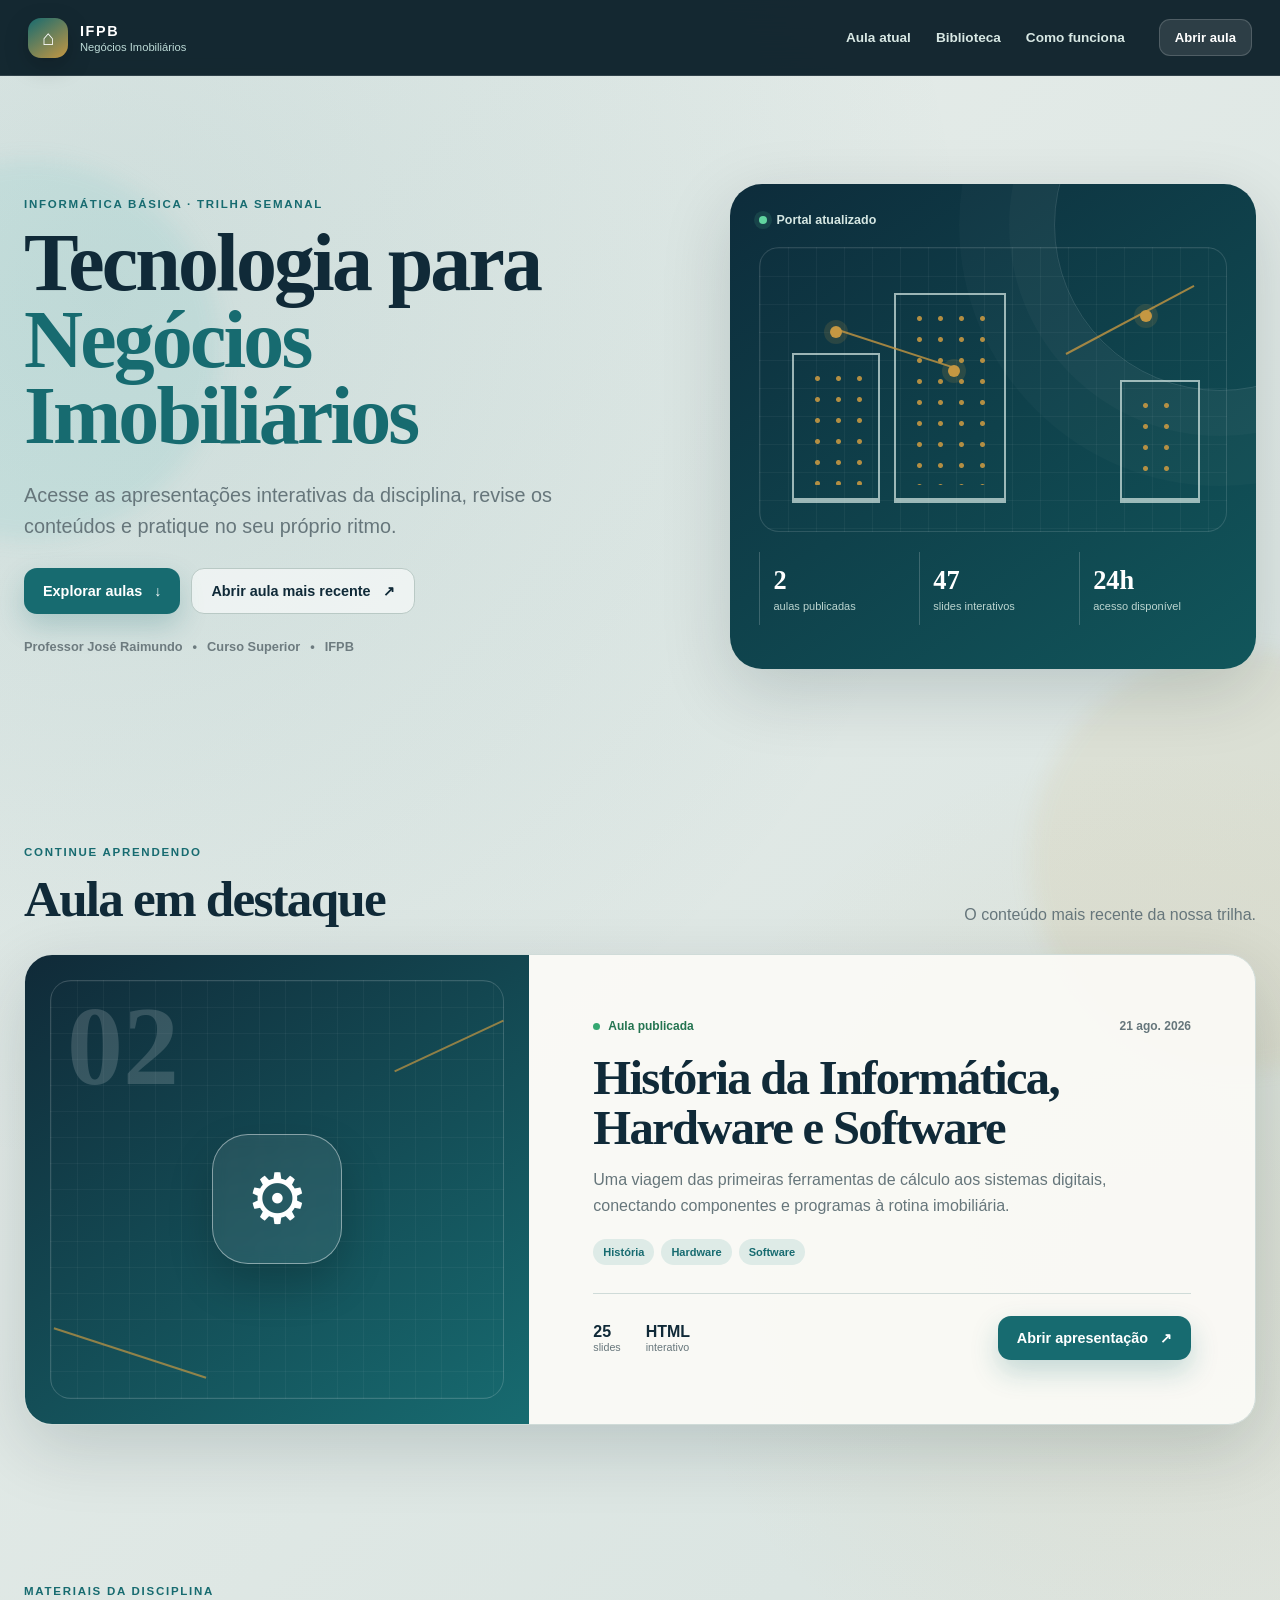
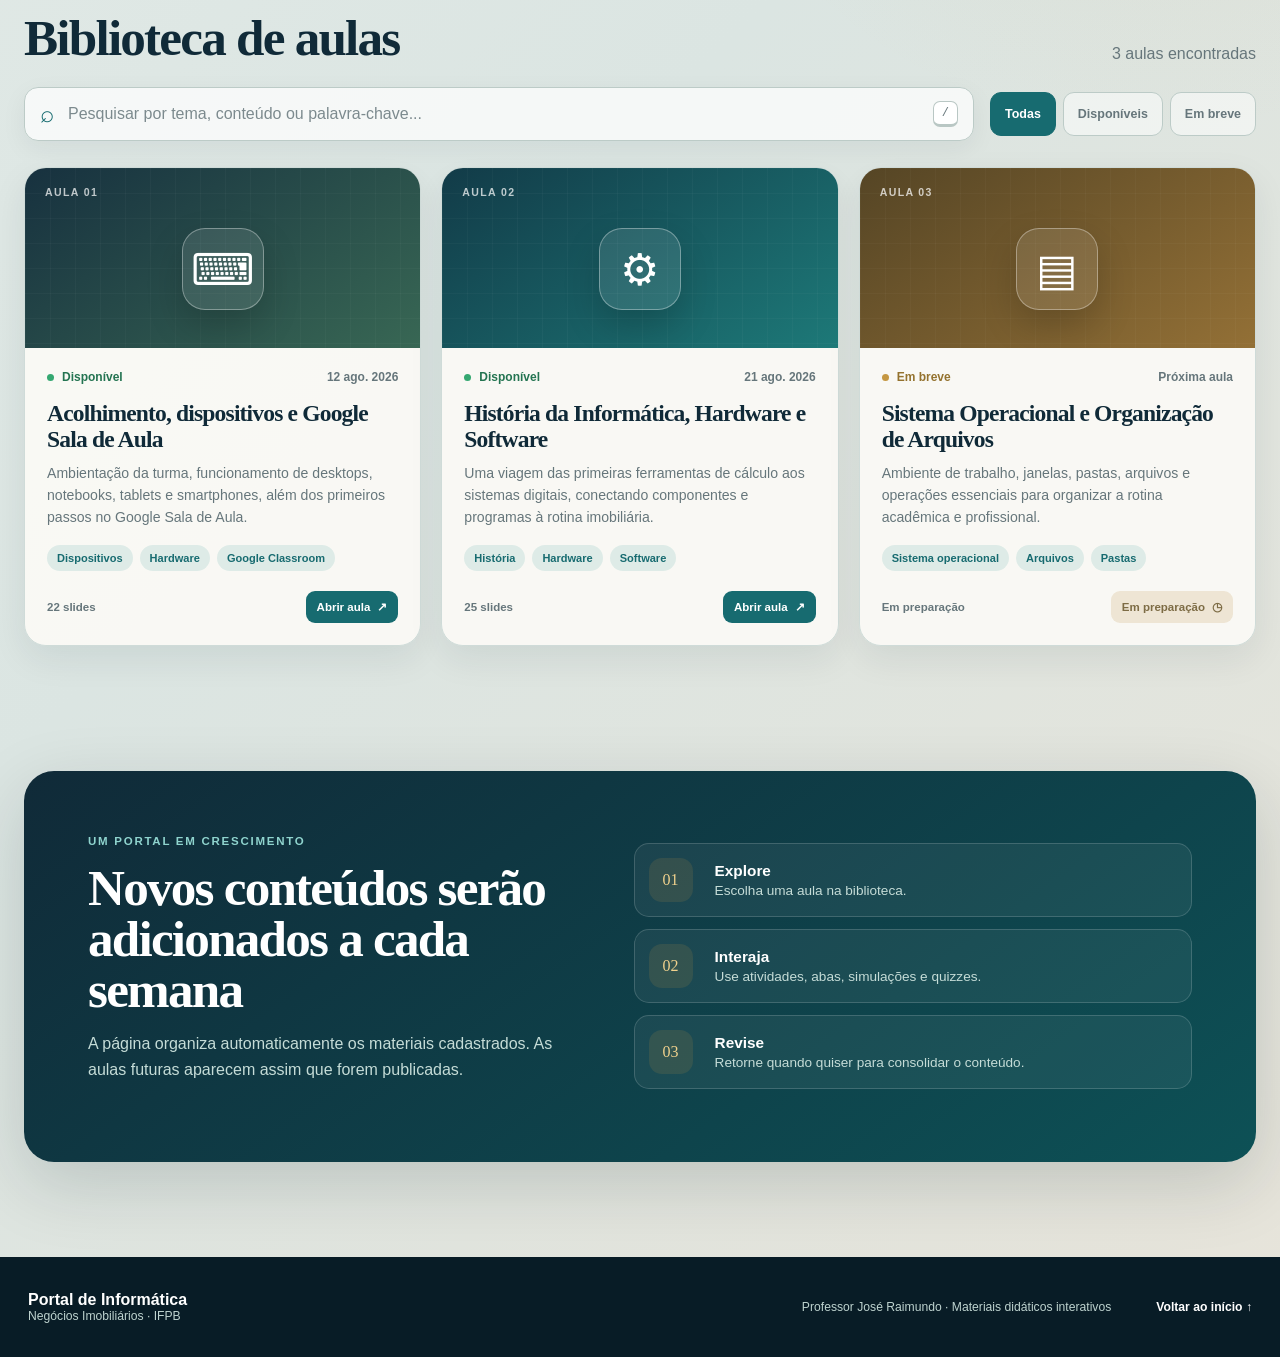
==== index.html @ 3a7cd055 "upload-inicial" ====
<!DOCTYPE html>
<html lang="pt-BR">
<head>
  <meta charset="UTF-8">
  <meta name="viewport" content="width=device-width, initial-scale=1.0">
  <meta name="description" content="Portal de aulas interativas de Informática Básica para o curso superior de Negócios Imobiliários do IFPB.">
  <meta name="theme-color" content="#102a38">
  <title>Portal de Informática — Negócios Imobiliários</title>
  <link rel="icon" href="./assets/favicon.svg" type="image/svg+xml">
  <link rel="stylesheet" href="./assets/styles.css">
</head>
<body>
  <a class="skip-link" href="#biblioteca">Ir para as aulas</a>
  <div class="page-glow glow-one" aria-hidden="true"></div>
  <div class="page-glow glow-two" aria-hidden="true"></div>

  <header class="site-header">
    <a class="brand" href="#inicio" aria-label="Voltar ao início">
      <span class="brand-mark" aria-hidden="true">⌂</span>
      <span><strong>IFPB</strong><small>Negócios Imobiliários</small></span>
    </a>
    <nav class="main-nav" aria-label="Navegação principal">
      <a href="#aula-atual">Aula atual</a>
      <a href="#biblioteca">Biblioteca</a>
      <a href="#como-atualizar">Como funciona</a>
    </nav>
    <a class="header-cta" id="headerLatest" href="#aula-atual">Abrir aula</a>
  </header>

  <main>
    <section class="hero" id="inicio">
      <div class="hero-copy">
        <p class="eyebrow">Informática básica · Trilha semanal</p>
        <h1>Tecnologia para<br><span>Negócios Imobiliários</span></h1>
        <p class="hero-text">Acesse as apresentações interativas da disciplina, revise os conteúdos e pratique no seu próprio ritmo.</p>
        <div class="hero-actions">
          <a class="button primary" href="#biblioteca">Explorar aulas <span aria-hidden="true">↓</span></a>
          <a class="button secondary" id="heroLatest" href="#aula-atual">Abrir aula mais recente <span aria-hidden="true">↗</span></a>
        </div>
        <div class="hero-meta"><span>Professor José Raimundo</span><span>•</span><span>Curso Superior</span><span>•</span><span>IFPB</span></div>
      </div>

      <div class="hero-panel" aria-label="Resumo do portal">
        <div class="panel-label"><span class="live-dot"></span> Portal atualizado</div>
        <div class="blueprint" aria-hidden="true">
          <span class="building b1"></span><span class="building b2"></span><span class="building b3"></span>
          <span class="route r1"></span><span class="route r2"></span>
          <span class="node n1"></span><span class="node n2"></span><span class="node n3"></span>
        </div>
        <div class="panel-stats">
          <div><strong id="publishedCount">2</strong><span>aulas publicadas</span></div>
          <div><strong id="slideCount">47</strong><span>slides interativos</span></div>
          <div><strong>24h</strong><span>acesso disponível</span></div>
        </div>
      </div>
    </section>

    <section class="latest-section" id="aula-atual">
      <div class="section-heading">
        <div><p class="eyebrow">Continue aprendendo</p><h2>Aula em destaque</h2></div>
        <p>O conteúdo mais recente da nossa trilha.</p>
      </div>
      <div id="featuredLesson" class="featured-card" aria-live="polite"></div>
    </section>

    <section class="library-section" id="biblioteca">
      <div class="section-heading library-heading">
        <div><p class="eyebrow">Materiais da disciplina</p><h2>Biblioteca de aulas</h2></div>
        <p id="resultSummary">2 aulas disponíveis</p>
      </div>

      <div class="toolbar" role="search">
        <label class="search-box" for="lessonSearch">
          <span aria-hidden="true">⌕</span>
          <input id="lessonSearch" type="search" placeholder="Pesquisar por tema, conteúdo ou palavra-chave..." autocomplete="off">
          <kbd>/</kbd>
        </label>
        <div class="filters" aria-label="Filtrar aulas">
          <button class="filter active" data-filter="todas" aria-pressed="true">Todas</button>
          <button class="filter" data-filter="disponivel" aria-pressed="false">Disponíveis</button>
          <button class="filter" data-filter="em-breve" aria-pressed="false">Em breve</button>
        </div>
      </div>

      <div class="lesson-grid" id="lessonGrid" aria-live="polite"></div>
      <div class="empty-state" id="emptyState" hidden>
        <span aria-hidden="true">⌕</span><h3>Nenhuma aula encontrada</h3><p>Tente outra palavra ou altere o filtro selecionado.</p>
      </div>
    </section>

    <section class="update-section" id="como-atualizar">
      <div class="update-copy">
        <p class="eyebrow">Um portal em crescimento</p>
        <h2>Novos conteúdos serão adicionados a cada semana</h2>
        <p>A página organiza automaticamente os materiais cadastrados. As aulas futuras aparecem assim que forem publicadas.</p>
      </div>
      <div class="update-steps">
        <div><span>01</span><p><strong>Explore</strong>Escolha uma aula na biblioteca.</p></div>
        <div><span>02</span><p><strong>Interaja</strong>Use atividades, abas, simulações e quizzes.</p></div>
        <div><span>03</span><p><strong>Revise</strong>Retorne quando quiser para consolidar o conteúdo.</p></div>
      </div>
    </section>
  </main>

  <footer class="site-footer">
    <div><strong>Portal de Informática</strong><span>Negócios Imobiliários · IFPB</span></div>
    <p>Professor José Raimundo · Materiais didáticos interativos</p>
    <a href="#inicio">Voltar ao início ↑</a>
  </footer>

  <script src="./dados/aulas.js"></script>
  <script src="./assets/portal.js"></script>
</body>
</html>
---- assets/styles.css ----
:root {
  --navy: #102a38;
  --navy-deep: #081c26;
  --petrol: #176b70;
  --petrol-light: #46b5b6;
  --green: #315f4f;
  --gold: #c59742;
  --cream: #f4f1e9;
  --paper: #fbfaf6;
  --ink: #17252c;
  --muted: #66767b;
  --line: #cfdbd8;
  --shadow: 0 22px 70px rgba(7, 30, 40, 0.16);
}

* { box-sizing: border-box; }
html { scroll-behavior: smooth; }
body {
  margin: 0;
  min-height: 100vh;
  overflow-x: hidden;
  color: var(--ink);
  background:
    radial-gradient(circle at 8% 10%, rgba(23, 107, 112, 0.12), transparent 30%),
    radial-gradient(circle at 90% 42%, rgba(197, 151, 66, 0.1), transparent 24%),
    linear-gradient(135deg, #e8eeeb, #dbe5e2 56%, #e7e4da);
  font-family: Inter, "Segoe UI", Arial, sans-serif;
}

a { color: inherit; }
button, input { font: inherit; }
.skip-link { position: fixed; left: 14px; top: -80px; z-index: 1000; padding: 12px 18px; color: var(--navy); background: white; border-radius: 10px; }
.skip-link:focus { top: 14px; }
.page-glow { position: fixed; z-index: -1; border-radius: 999px; filter: blur(10px); pointer-events: none; }
.glow-one { width: 380px; height: 380px; left: -160px; top: 160px; background: rgba(70, 181, 182, 0.1); }
.glow-two { width: 420px; height: 420px; right: -170px; top: 650px; background: rgba(197, 151, 66, 0.09); }

.site-header {
  position: sticky;
  z-index: 50;
  top: 0;
  min-height: 76px;
  display: flex;
  align-items: center;
  gap: 34px;
  padding: 0 max(28px, calc((100vw - 1240px) / 2));
  color: white;
  background: rgba(8, 28, 38, 0.94);
  border-bottom: 1px solid rgba(255, 255, 255, 0.12);
  backdrop-filter: blur(16px);
}
.brand { display: flex; align-items: center; gap: 12px; margin-right: auto; text-decoration: none; }
.brand-mark { width: 40px; height: 40px; display: grid; place-items: center; border-radius: 13px; background: linear-gradient(145deg, var(--petrol), var(--gold)); font-size: 21px; box-shadow: 0 8px 24px rgba(0, 0, 0, 0.22); }
.brand strong, .brand small { display: block; }
.brand strong { letter-spacing: 0.11em; font-size: 0.9rem; }
.brand small { margin-top: 2px; color: #bddbd7; font-size: 0.7rem; }
.main-nav { display: flex; gap: 25px; }
.main-nav a { color: #d8e8e4; text-decoration: none; font-size: 0.85rem; font-weight: 750; }
.main-nav a:hover { color: white; }
.header-cta { padding: 10px 15px; text-decoration: none; border-radius: 11px; background: rgba(255, 255, 255, 0.1); border: 1px solid rgba(255, 255, 255, 0.17); font-weight: 800; font-size: 0.82rem; }
.header-cta:hover { background: var(--petrol); }

main { width: min(1240px, calc(100% - 48px)); margin: 0 auto; }
.hero { min-height: 690px; display: grid; grid-template-columns: 1.08fr 0.92fr; gap: clamp(45px, 7vw, 100px); align-items: center; padding: 88px 0 78px; }
.eyebrow { margin: 0 0 15px; color: var(--petrol); text-transform: uppercase; letter-spacing: 0.15em; font-size: 0.72rem; font-weight: 900; }
.hero h1, h2, h3 { font-family: Georgia, "Times New Roman", serif; letter-spacing: -0.035em; }
.hero h1 { margin: 0; color: var(--navy); font-size: clamp(3.5rem, 6.4vw, 6.45rem); line-height: 0.93; }
.hero h1 span { color: var(--petrol); }
.hero-text { max-width: 680px; margin: 26px 0; color: var(--muted); font-size: clamp(1.08rem, 1.55vw, 1.42rem); line-height: 1.55; }
.hero-actions { display: flex; flex-wrap: wrap; gap: 11px; }
.button { display: inline-flex; align-items: center; justify-content: center; gap: 12px; padding: 14px 19px; border-radius: 13px; text-decoration: none; font-weight: 850; font-size: 0.9rem; transition: transform 0.18s, box-shadow 0.18s, background 0.18s; }
.button:hover { transform: translateY(-2px); }
.button.primary { color: white; background: var(--petrol); box-shadow: 0 12px 28px rgba(23, 107, 112, 0.23); }
.button.primary:hover { background: #0f585d; }
.button.secondary { color: var(--navy); border: 1px solid #b9c9c5; background: rgba(255, 255, 255, 0.58); }
.hero-meta { display: flex; flex-wrap: wrap; gap: 10px; margin-top: 25px; color: #6d7b7f; font-size: 0.8rem; font-weight: 700; }

.hero-panel { position: relative; min-height: 485px; padding: 29px; overflow: hidden; color: white; border-radius: 32px; background: linear-gradient(145deg, #0d2c3b, #11565b); box-shadow: var(--shadow); }
.hero-panel::before { content: ""; position: absolute; width: 330px; height: 330px; right: -130px; top: -125px; border: 1px solid rgba(255,255,255,.13); border-radius: 50%; box-shadow: 0 0 0 45px rgba(255,255,255,.025), 0 0 0 95px rgba(255,255,255,.02); }
.panel-label { position: relative; z-index: 2; display: flex; align-items: center; gap: 9px; color: #d5e7e3; font-size: 0.78rem; font-weight: 800; }
.live-dot { width: 8px; height: 8px; border-radius: 50%; background: #61d49f; box-shadow: 0 0 0 5px rgba(97,212,159,.12); }
.blueprint { position: relative; height: 285px; margin: 20px 0; overflow: hidden; border: 1px solid rgba(255,255,255,.13); border-radius: 20px; background-image: linear-gradient(rgba(255,255,255,.045) 1px, transparent 1px), linear-gradient(90deg, rgba(255,255,255,.045) 1px, transparent 1px); background-size: 28px 28px; }
.building { position: absolute; bottom: 28px; border: 2px solid rgba(211, 231, 226, 0.72); border-bottom-width: 5px; }
.building::before { content: ""; position: absolute; inset: 13px; background-image: radial-gradient(circle, rgba(197,151,66,.9) 0 2px, transparent 3px); background-size: 21px 21px; }
.b1 { left: 32px; width: 88px; height: 150px; }.b2 { left: 134px; width: 112px; height: 210px; }.b3 { right: 26px; width: 80px; height: 123px; }
.route { position: absolute; height: 2px; background: var(--gold); transform-origin: left; opacity: .8; }.r1 { width: 125px; left: 75px; top: 80px; transform: rotate(18deg); }.r2 { width: 145px; right: 15px; top: 105px; transform: rotate(-28deg); }
.node { position: absolute; width: 12px; height: 12px; border-radius: 50%; background: var(--gold); box-shadow: 0 0 0 6px rgba(197,151,66,.15); }.n1 { left: 70px; top: 78px; }.n2 { left: 188px; top: 117px; }.n3 { right: 74px; top: 62px; }
.panel-stats { position: relative; z-index: 2; display: grid; grid-template-columns: repeat(3, 1fr); gap: 12px; }
.panel-stats div { padding: 13px; border-left: 1px solid rgba(255,255,255,.19); }
.panel-stats strong, .panel-stats span { display: block; }.panel-stats strong { color: white; font: 700 1.65rem Georgia, serif; }.panel-stats span { margin-top: 4px; color: #bcd5d0; font-size: .69rem; }

.latest-section, .library-section { padding: 80px 0; }
.section-heading { display: flex; align-items: flex-end; justify-content: space-between; gap: 30px; margin-bottom: 30px; }
.section-heading h2, .update-section h2 { margin: 0; color: var(--navy); font-size: clamp(2.2rem, 4vw, 4rem); line-height: 1; }
.section-heading > p { max-width: 430px; margin: 0; color: var(--muted); text-align: right; }
.featured-card { display: grid; grid-template-columns: .82fr 1.18fr; min-height: 420px; overflow: hidden; background: rgba(251,250,246,.94); border: 1px solid var(--line); border-radius: 28px; box-shadow: var(--shadow); }
.featured-visual { position: relative; min-height: 350px; overflow: hidden; background: linear-gradient(145deg, var(--navy), var(--petrol)); }
.featured-visual::before { content: ""; position: absolute; inset: 25px; border: 1px solid rgba(255,255,255,.17); border-radius: 21px; background-image: linear-gradient(rgba(255,255,255,.04) 1px, transparent 1px), linear-gradient(90deg, rgba(255,255,255,.04) 1px, transparent 1px); background-size: 26px 26px; }
.lesson-number { position: absolute; left: 42px; top: 35px; color: rgba(255,255,255,.16); font: 700 7rem Georgia, serif; line-height: 1; }
.featured-icon { position: absolute; left: 50%; top: 52%; transform: translate(-50%,-50%); width: 130px; height: 130px; display: grid; place-items: center; color: white; border: 1px solid rgba(255,255,255,.45); border-radius: 36px; background: rgba(255,255,255,.08); backdrop-filter: blur(6px); font-size: 70px; box-shadow: 0 20px 45px rgba(0,0,0,.2); }
.visual-line { position: absolute; height: 2px; background: var(--gold); opacity: .7; }.line-a { width: 120px; right: 20px; top: 90px; transform: rotate(-25deg); }.line-b { width: 160px; left: 25px; bottom: 70px; transform: rotate(18deg); }
.featured-content { display: flex; flex-direction: column; justify-content: center; padding: clamp(30px, 5vw, 65px); }
.card-topline { display: flex; align-items: center; justify-content: space-between; gap: 15px; color: var(--muted); font-size: .75rem; font-weight: 750; }
.status { display: inline-flex; align-items: center; gap: 8px; }.status i { width: 7px; height: 7px; border-radius: 50%; }.status.available { color: #247451; }.status.available i { background: #35a871; }.status.soon { color: #94722e; }.status.soon i { background: var(--gold); }
.featured-content h3 { margin: 20px 0 14px; color: var(--navy); font-size: clamp(2rem, 3.8vw, 3.7rem); line-height: 1.03; }
.featured-content > p { margin: 0; color: var(--muted); line-height: 1.62; }
.topic-list { display: flex; flex-wrap: wrap; gap: 7px; margin-top: 20px; }.topic-list span { padding: 7px 10px; color: var(--petrol); background: #deebe7; border-radius: 999px; font-size: .69rem; font-weight: 800; }
.featured-footer { display: flex; align-items: center; gap: 25px; margin-top: 28px; padding-top: 22px; border-top: 1px solid var(--line); }.featured-footer div strong, .featured-footer div span { display: block; }.featured-footer div strong { color: var(--navy); }.featured-footer div span { color: var(--muted); font-size: .67rem; }.featured-footer .button { margin-left: auto; }

.library-section { scroll-margin-top: 60px; }
.library-heading { margin-bottom: 24px; }
.toolbar { display: flex; align-items: center; gap: 16px; margin-bottom: 26px; }
.search-box { flex: 1; display: flex; align-items: center; gap: 12px; min-height: 54px; padding: 0 15px; border: 1px solid #bccbc7; border-radius: 14px; background: rgba(255,255,255,.72); box-shadow: 0 8px 26px rgba(15,42,56,.06); }
.search-box > span { color: var(--petrol); font-size: 1.5rem; }.search-box input { flex: 1; min-width: 0; border: 0; outline: 0; color: var(--ink); background: transparent; }.search-box input::placeholder { color: #7c8a8e; }.search-box kbd { padding: 4px 8px; border: 1px solid #b9c7c4; border-bottom-width: 3px; border-radius: 7px; color: var(--muted); background: white; font-size: .75rem; }
.filters { display: flex; gap: 7px; }.filter { min-height: 44px; padding: 0 14px; cursor: pointer; border: 1px solid #bccbc7; border-radius: 11px; color: var(--muted); background: rgba(255,255,255,.52); font-size: .78rem; font-weight: 800; }.filter:hover { border-color: var(--petrol); }.filter.active { color: white; border-color: var(--petrol); background: var(--petrol); }
.lesson-grid { display: grid; grid-template-columns: repeat(3, 1fr); gap: 20px; }
.lesson-card { display: flex; flex-direction: column; min-width: 0; overflow: hidden; border: 1px solid var(--line); border-radius: 22px; background: rgba(251,250,246,.93); box-shadow: 0 13px 35px rgba(15,42,56,.08); transition: transform .2s, box-shadow .2s; }.lesson-card:hover { transform: translateY(-5px); box-shadow: 0 22px 50px rgba(15,42,56,.14); }
.lesson-cover { position: relative; min-height: 180px; overflow: hidden; color: white; background: linear-gradient(145deg, var(--navy), var(--petrol)); }.lesson-history .lesson-cover { background: linear-gradient(145deg, #123b48, #1d7978); }.lesson-devices .lesson-cover { background: linear-gradient(145deg, #17313f, #386754); }.lesson-system .lesson-cover { background: linear-gradient(145deg, #554525, #937036); }
.cover-grid { position: absolute; inset: 0; opacity: .6; background-image: linear-gradient(rgba(255,255,255,.05) 1px, transparent 1px), linear-gradient(90deg, rgba(255,255,255,.05) 1px, transparent 1px); background-size: 25px 25px; }.cover-number { position: absolute; z-index: 2; top: 18px; left: 20px; color: rgba(255,255,255,.72); text-transform: uppercase; letter-spacing: .13em; font-size: .66rem; font-weight: 850; }.cover-icon { position: absolute; z-index: 2; left: 50%; top: 56%; transform: translate(-50%,-50%); width: 82px; height: 82px; display: grid; place-items: center; color: white; border-radius: 23px; background: rgba(255,255,255,.1); border: 1px solid rgba(255,255,255,.35); font-size: 44px; box-shadow: 0 16px 36px rgba(0,0,0,.18); }
.lesson-body { display: flex; flex: 1; flex-direction: column; padding: 22px; }.lesson-body h3 { margin: 17px 0 10px; color: var(--navy); font-size: 1.47rem; line-height: 1.1; }.lesson-body > p { margin: 0; color: var(--muted); font-size: .88rem; line-height: 1.55; }.lesson-body .topic-list { margin-top: 16px; }
.lesson-footer { display: flex; align-items: center; justify-content: space-between; gap: 12px; margin-top: auto; padding-top: 20px; color: var(--muted); font-size: .72rem; font-weight: 750; }.card-action { display: inline-flex; align-items: center; gap: 7px; padding: 9px 11px; color: white; border-radius: 9px; background: var(--petrol); text-decoration: none; }.card-action:hover { background: #0f555a; }.card-action.disabled { color: #7d6c45; background: #eee5d4; cursor: default; }
.empty-state { padding: 75px 20px; text-align: center; border: 1px dashed #aebfbb; border-radius: 22px; background: rgba(255,255,255,.38); }.empty-state > span { color: var(--petrol); font-size: 3rem; }.empty-state h3 { margin: 12px 0 7px; color: var(--navy); font-size: 1.6rem; }.empty-state p { margin: 0; color: var(--muted); }

.update-section { display: grid; grid-template-columns: 1fr 1.15fr; gap: 60px; align-items: center; margin: 45px 0 95px; padding: clamp(35px, 5vw, 65px); color: white; background: linear-gradient(145deg, var(--navy), #0d5156); border-radius: 30px; box-shadow: var(--shadow); }
.update-section .eyebrow { color: #8fd4ce; }.update-section h2 { color: white; }.update-copy > p:last-child { color: #c5dcd7; line-height: 1.6; }
.update-steps { display: grid; gap: 12px; }.update-steps > div { display: grid; grid-template-columns: 52px 1fr; gap: 14px; align-items: center; padding: 14px; border: 1px solid rgba(255,255,255,.16); border-radius: 15px; background: rgba(255,255,255,.055); }.update-steps > div > span { width: 44px; height: 44px; display: grid; place-items: center; color: #f0d18d; border-radius: 13px; background: rgba(197,151,66,.14); font-family: Georgia, serif; }.update-steps p { margin: 0; color: #c5dcd7; font-size: .85rem; }.update-steps strong { display: block; margin-bottom: 3px; color: white; font-size: .96rem; }
.site-footer { display: grid; grid-template-columns: 1fr auto auto; align-items: center; gap: 45px; padding: 34px max(28px, calc((100vw - 1240px) / 2)); color: #bed3cf; background: var(--navy-deep); }.site-footer strong, .site-footer span { display: block; }.site-footer strong { color: white; }.site-footer span, .site-footer p, .site-footer a { font-size: .76rem; }.site-footer p { margin: 0; }.site-footer a { color: white; text-decoration: none; font-weight: 800; }

@media (max-width: 980px) {
  .main-nav { display: none; }
  .hero { grid-template-columns: 1fr; padding-top: 70px; }
  .hero-panel { min-height: 430px; }
  .featured-card { grid-template-columns: 1fr; }
  .featured-visual { min-height: 310px; }
  .lesson-grid { grid-template-columns: 1fr 1fr; }
  .update-section { grid-template-columns: 1fr; }
  .site-footer { grid-template-columns: 1fr 1fr; }.site-footer p { display: none; }
}

@media (max-width: 680px) {
  .site-header { min-height: 66px; padding: 0 16px; }.brand small { max-width: 150px; white-space: nowrap; overflow: hidden; text-overflow: ellipsis; }.header-cta { display: none; }
  main { width: min(100% - 28px, 1240px); }
  .hero { min-height: auto; gap: 45px; padding: 55px 0 60px; }.hero h1 { font-size: clamp(3rem, 15vw, 4.7rem); }.hero-text { font-size: 1rem; }.hero-actions { align-items: stretch; flex-direction: column; }.button { width: 100%; }.hero-meta span:nth-child(2), .hero-meta span:nth-child(4) { display: none; }
  .hero-panel { min-height: 385px; padding: 20px; }.blueprint { height: 235px; }.panel-stats { gap: 4px; }.panel-stats div { padding: 8px; }.panel-stats strong { font-size: 1.3rem; }.panel-stats span { font-size: .58rem; }
  .latest-section, .library-section { padding: 58px 0; }.section-heading { align-items: flex-start; flex-direction: column; gap: 12px; }.section-heading > p { text-align: left; }.featured-content { padding: 26px 21px; }.featured-footer { align-items: flex-start; flex-wrap: wrap; }.featured-footer .button { width: 100%; margin: 0; }
  .toolbar { align-items: stretch; flex-direction: column; }.filters { display: grid; grid-template-columns: repeat(3, 1fr); }.filter { padding: 0 7px; font-size: .7rem; }
  .lesson-grid { grid-template-columns: 1fr; }.lesson-cover { min-height: 165px; }
  .update-section { gap: 28px; margin-bottom: 55px; padding: 28px 20px; }.update-section h2 { font-size: 2.3rem; }
  .site-footer { grid-template-columns: 1fr; gap: 18px; padding: 28px 20px; }
}

@media (prefers-reduced-motion: reduce) {
  html { scroll-behavior: auto; }
  *, *::before, *::after { animation: none !important; transition: none !important; }
}
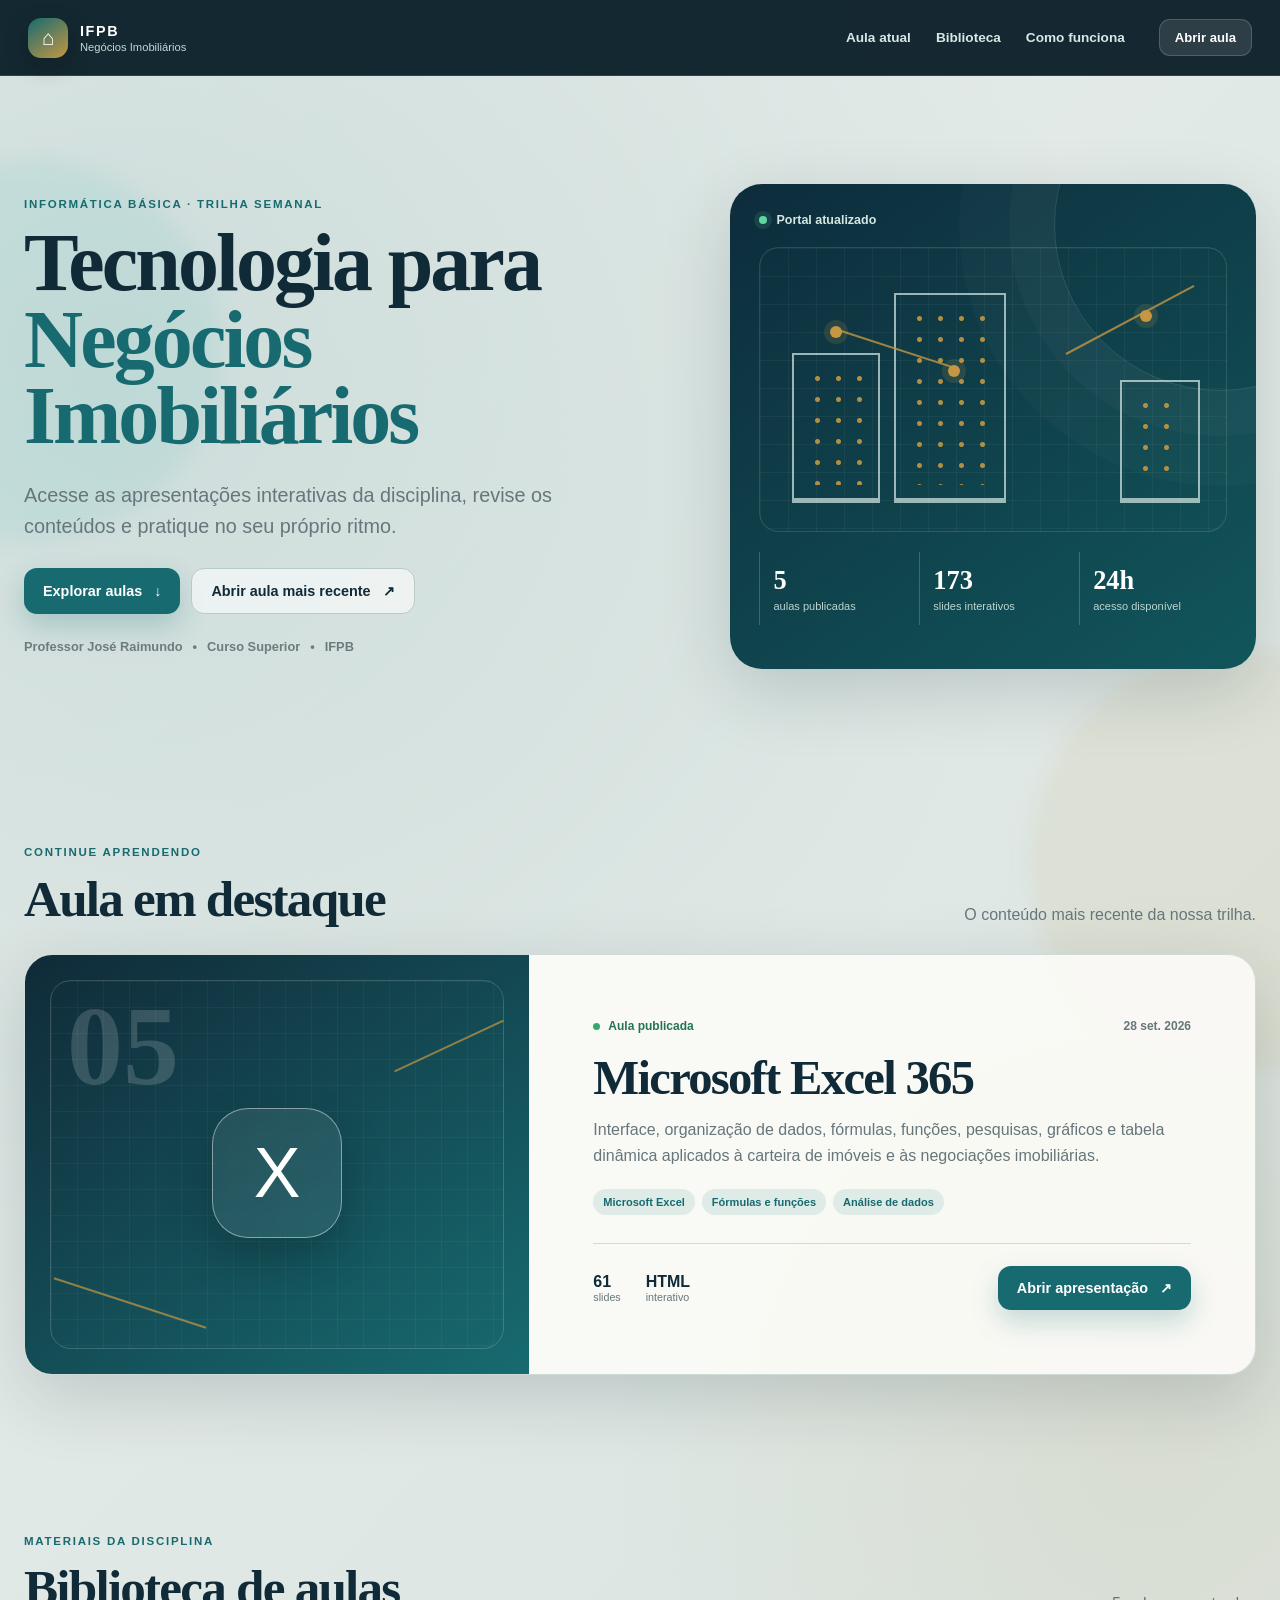
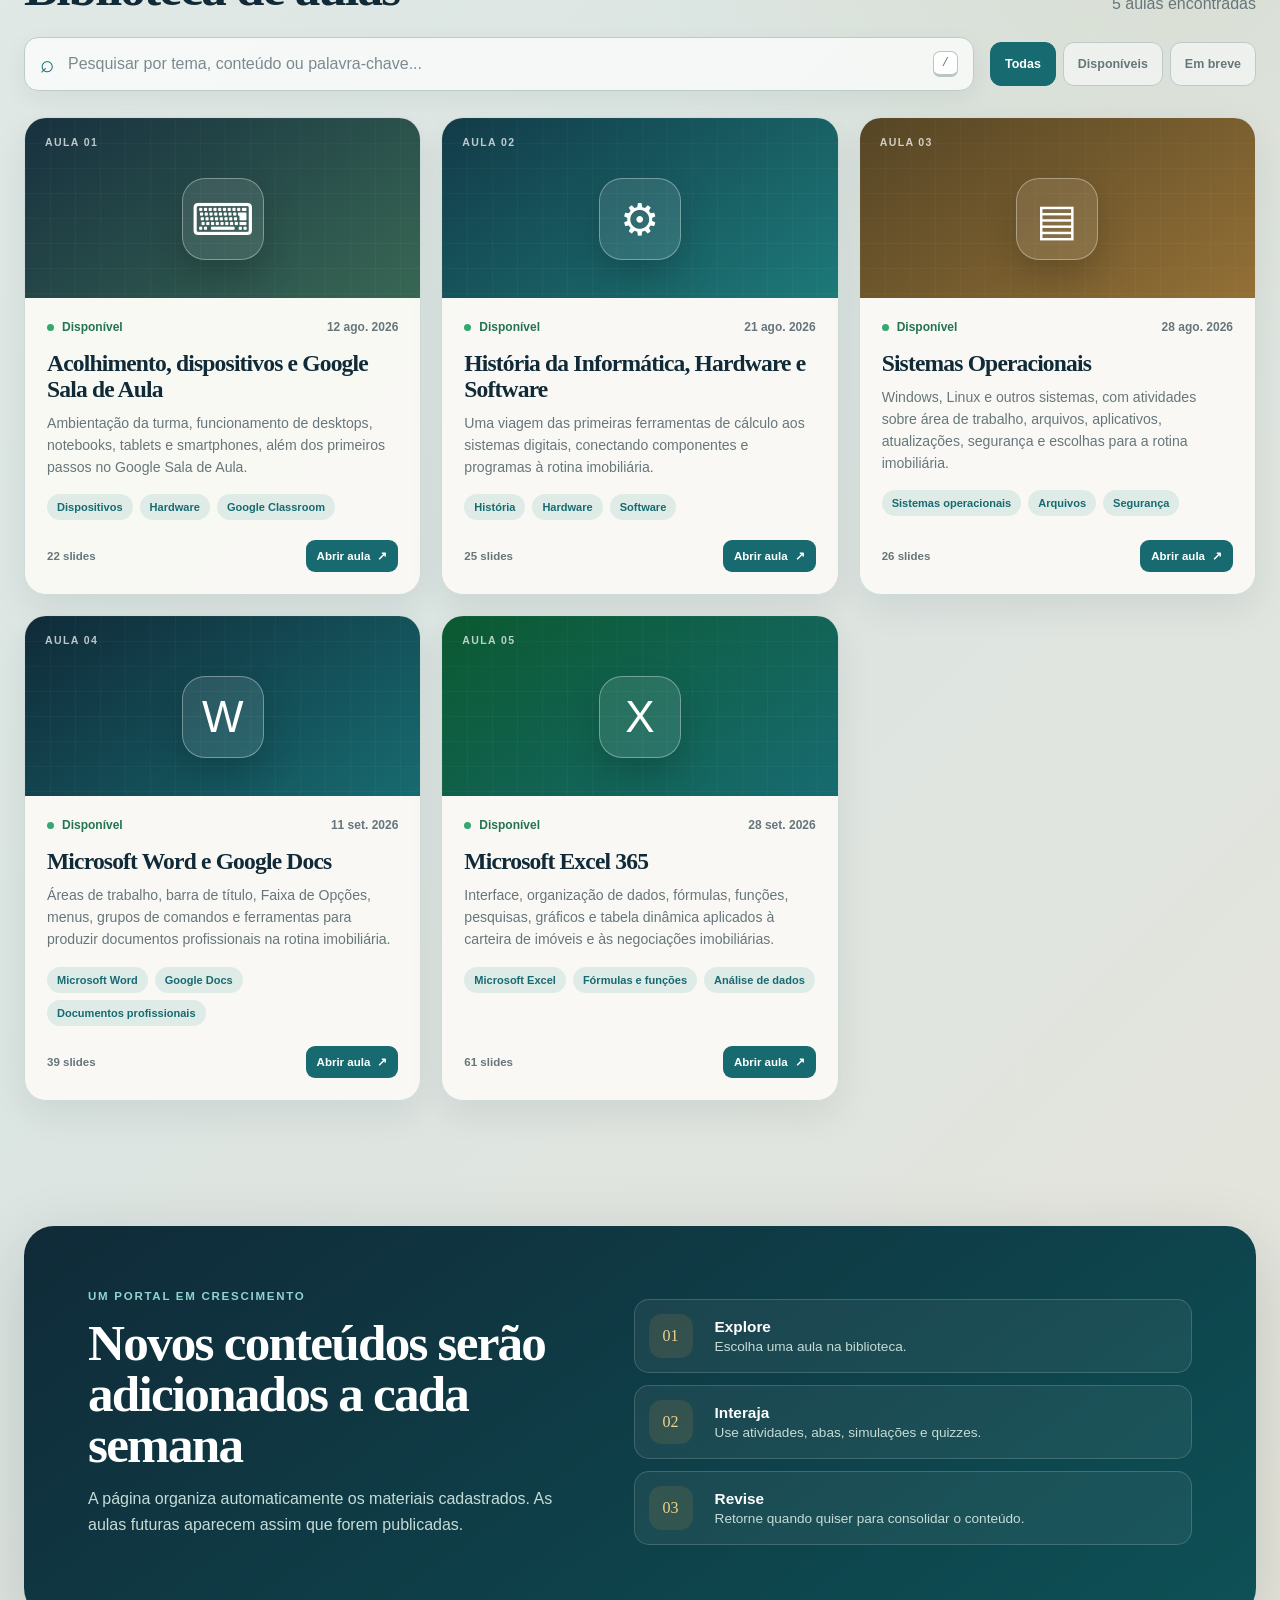
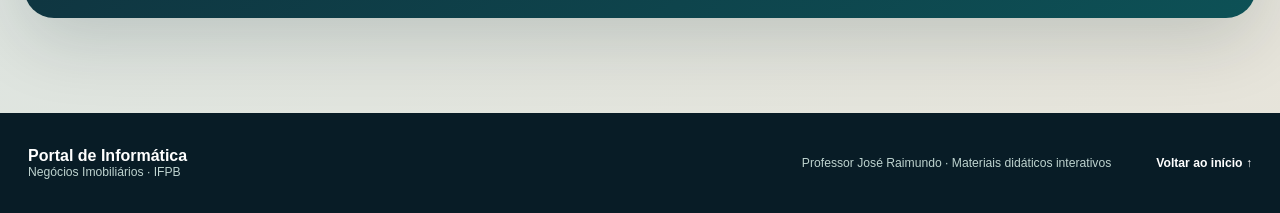
==== commit c87643c6: "Publica aula 05 de Excel para Negócios Imobiliários" ====
--- a/index.html
+++ b/index.html
@@ -48,8 +48,8 @@
           <span class="node n1"></span><span class="node n2"></span><span class="node n3"></span>
         </div>
         <div class="panel-stats">
-          <div><strong id="publishedCount">2</strong><span>aulas publicadas</span></div>
-          <div><strong id="slideCount">47</strong><span>slides interativos</span></div>
+          <div><strong id="publishedCount">5</strong><span>aulas publicadas</span></div>
+          <div><strong id="slideCount">173</strong><span>slides interativos</span></div>
           <div><strong>24h</strong><span>acesso disponível</span></div>
         </div>
       </div>
@@ -66,7 +66,7 @@
     <section class="library-section" id="biblioteca">
       <div class="section-heading library-heading">
         <div><p class="eyebrow">Materiais da disciplina</p><h2>Biblioteca de aulas</h2></div>
-        <p id="resultSummary">2 aulas disponíveis</p>
+        <p id="resultSummary">5 aulas disponíveis</p>
       </div>
 
       <div class="toolbar" role="search">
--- a/assets/styles.css
+++ b/assets/styles.css
@@ -115,7 +115,7 @@
 .filters { display: flex; gap: 7px; }.filter { min-height: 44px; padding: 0 14px; cursor: pointer; border: 1px solid #bccbc7; border-radius: 11px; color: var(--muted); background: rgba(255,255,255,.52); font-size: .78rem; font-weight: 800; }.filter:hover { border-color: var(--petrol); }.filter.active { color: white; border-color: var(--petrol); background: var(--petrol); }
 .lesson-grid { display: grid; grid-template-columns: repeat(3, 1fr); gap: 20px; }
 .lesson-card { display: flex; flex-direction: column; min-width: 0; overflow: hidden; border: 1px solid var(--line); border-radius: 22px; background: rgba(251,250,246,.93); box-shadow: 0 13px 35px rgba(15,42,56,.08); transition: transform .2s, box-shadow .2s; }.lesson-card:hover { transform: translateY(-5px); box-shadow: 0 22px 50px rgba(15,42,56,.14); }
-.lesson-cover { position: relative; min-height: 180px; overflow: hidden; color: white; background: linear-gradient(145deg, var(--navy), var(--petrol)); }.lesson-history .lesson-cover { background: linear-gradient(145deg, #123b48, #1d7978); }.lesson-devices .lesson-cover { background: linear-gradient(145deg, #17313f, #386754); }.lesson-system .lesson-cover { background: linear-gradient(145deg, #554525, #937036); }
+.lesson-cover { position: relative; min-height: 180px; overflow: hidden; color: white; background: linear-gradient(145deg, var(--navy), var(--petrol)); }.lesson-history .lesson-cover { background: linear-gradient(145deg, #123b48, #1d7978); }.lesson-devices .lesson-cover { background: linear-gradient(145deg, #17313f, #386754); }.lesson-system .lesson-cover { background: linear-gradient(145deg, #554525, #937036); }.lesson-spreadsheets .lesson-cover { background: linear-gradient(145deg, #0b5930, #176b70); }
 .cover-grid { position: absolute; inset: 0; opacity: .6; background-image: linear-gradient(rgba(255,255,255,.05) 1px, transparent 1px), linear-gradient(90deg, rgba(255,255,255,.05) 1px, transparent 1px); background-size: 25px 25px; }.cover-number { position: absolute; z-index: 2; top: 18px; left: 20px; color: rgba(255,255,255,.72); text-transform: uppercase; letter-spacing: .13em; font-size: .66rem; font-weight: 850; }.cover-icon { position: absolute; z-index: 2; left: 50%; top: 56%; transform: translate(-50%,-50%); width: 82px; height: 82px; display: grid; place-items: center; color: white; border-radius: 23px; background: rgba(255,255,255,.1); border: 1px solid rgba(255,255,255,.35); font-size: 44px; box-shadow: 0 16px 36px rgba(0,0,0,.18); }
 .lesson-body { display: flex; flex: 1; flex-direction: column; padding: 22px; }.lesson-body h3 { margin: 17px 0 10px; color: var(--navy); font-size: 1.47rem; line-height: 1.1; }.lesson-body > p { margin: 0; color: var(--muted); font-size: .88rem; line-height: 1.55; }.lesson-body .topic-list { margin-top: 16px; }
 .lesson-footer { display: flex; align-items: center; justify-content: space-between; gap: 12px; margin-top: auto; padding-top: 20px; color: var(--muted); font-size: .72rem; font-weight: 750; }.card-action { display: inline-flex; align-items: center; gap: 7px; padding: 9px 11px; color: white; border-radius: 9px; background: var(--petrol); text-decoration: none; }.card-action:hover { background: #0f555a; }.card-action.disabled { color: #7d6c45; background: #eee5d4; cursor: default; }
